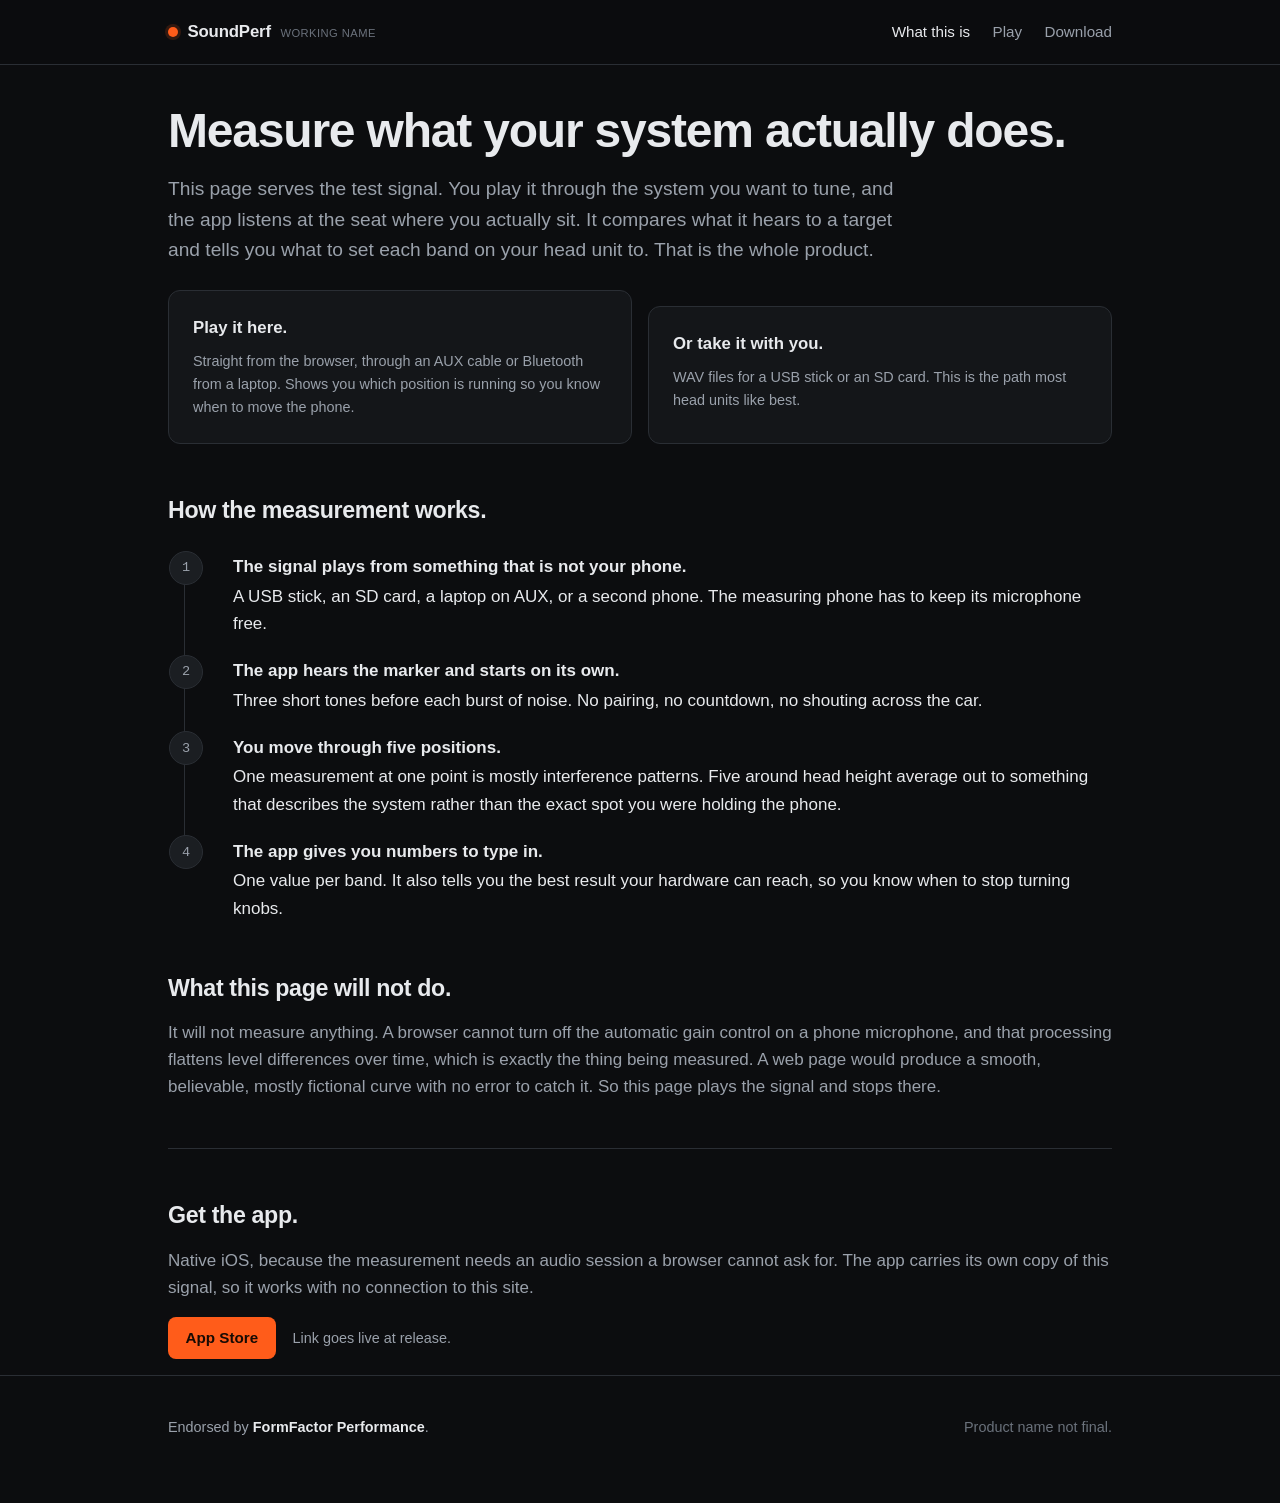
==== index.html @ 9b2a38f0 "The SoundPerf site Static site that serves the test signal for measuring a car or room system. Three" ====
<!doctype html>
<html lang="en">
<head>
<meta charset="utf-8">
<meta name="viewport" content="width=device-width, initial-scale=1">
<title>SoundPerf. Test signal for car and room tuning.</title>
<meta name="description" content="The test signal for measuring a sound system at the listening position. Play it in the browser or put it on a USB stick. The app does the measuring.">
<link rel="stylesheet" href="assets/styles.css">
</head>
<body>

<header class="site">
  <div class="wrap">
    <a class="brand" href="index.html"><span class="mark"></span>SoundPerf<span class="provisional">working name</span></a>
    <nav class="site">
      <a href="index.html" class="current">What this is</a>
      <a href="play.html">Play</a>
      <a href="download.html">Download</a>
    </nav>
  </div>
</header>

<main class="wrap">

  <h1>Measure what your system actually does.</h1>
  <p class="lead">
    This page serves the test signal. You play it through the system you want to tune, and the app
    listens at the seat where you actually sit. It compares what it hears to a target and tells you
    what to set each band on your head unit to. That is the whole product.
  </p>

  <div class="grid2">
    <a class="panel" href="play.html" style="color: inherit;">
      <h3 style="margin-top:0">Play it here.</h3>
      <p class="muted small" style="margin:0">
        Straight from the browser, through an AUX cable or Bluetooth from a laptop. Shows you which
        position is running so you know when to move the phone.
      </p>
    </a>
    <a class="panel" href="download.html" style="color: inherit;">
      <h3 style="margin-top:0">Or take it with you.</h3>
      <p class="muted small" style="margin:0">
        WAV files for a USB stick or an SD card. This is the path most head units like best.
      </p>
    </a>
  </div>

  <h2>How the measurement works.</h2>
  <ol class="steps">
    <li>
      <strong>The signal plays from something that is not your phone.</strong>
      A USB stick, an SD card, a laptop on AUX, or a second phone. The measuring phone has to keep
      its microphone free.
    </li>
    <li>
      <strong>The app hears the marker and starts on its own.</strong>
      Three short tones before each burst of noise. No pairing, no countdown, no shouting across the car.
    </li>
    <li>
      <strong>You move through five positions.</strong>
      One measurement at one point is mostly interference patterns. Five around head height average
      out to something that describes the system rather than the exact spot you were holding the phone.
    </li>
    <li>
      <strong>The app gives you numbers to type in.</strong>
      One value per band. It also tells you the best result your hardware can reach, so you know
      when to stop turning knobs.
    </li>
  </ol>

  <h2>What this page will not do.</h2>
  <p class="muted">
    It will not measure anything. A browser cannot turn off the automatic gain control on a phone
    microphone, and that processing flattens level differences over time, which is exactly the thing
    being measured. A web page would produce a smooth, believable, mostly fictional curve with no
    error to catch it. So this page plays the signal and stops there.
  </p>

  <hr class="rule">

  <h2>Get the app.</h2>
  <p class="muted">
    Native iOS, because the measurement needs an audio session a browser cannot ask for.
    The app carries its own copy of this signal, so it works with no connection to this site.
  </p>
  <p><a class="btn" href="#">App Store</a> <span class="small muted" style="margin-left:0.75rem">Link goes live at release.</span></p>

</main>

<footer class="site">
  <div class="wrap">
    <span class="endorse">Endorsed by <strong>FormFactor Performance</strong>.</span>
    <span>Product name not final.</span>
  </div>
</footer>

</body>
</html>
---- assets/styles.css ----
/* SoundPerf. Static site, no build step, no framework. */

:root {
  --bg:        #0c0d0f;
  --surface:   #141619;
  --surface-2: #1b1e22;
  --line:      #2a2e34;
  --text:      #e8eaed;
  --muted:     #9aa1ab;
  --dim:       #6b727c;
  --accent:    #ff5c1a;
  --accent-dim:#a63a0f;
  --warn-bg:   #241a12;
  --warn-line: #6b4420;
  --warn-text: #f0b37e;
  --mono: ui-monospace, "SF Mono", SFMono-Regular, Menlo, Consolas, monospace;
  --sans: -apple-system, BlinkMacSystemFont, "Segoe UI", Inter, Helvetica, Arial, sans-serif;
  --max: 62rem;
}

* { box-sizing: border-box; }

html { -webkit-text-size-adjust: 100%; }

body {
  margin: 0;
  background: var(--bg);
  color: var(--text);
  font-family: var(--sans);
  font-size: 17px;
  line-height: 1.6;
  -webkit-font-smoothing: antialiased;
}

a { color: var(--accent); text-decoration: none; }
a:hover { text-decoration: underline; }

.wrap { max-width: var(--max); margin: 0 auto; padding: 0 1.5rem; }

/* Header */

header.site {
  border-bottom: 1px solid var(--line);
  background: rgba(12, 13, 15, 0.9);
  backdrop-filter: saturate(140%) blur(8px);
  position: sticky;
  top: 0;
  z-index: 10;
}
header.site .wrap {
  display: flex;
  align-items: center;
  justify-content: space-between;
  gap: 1rem;
  min-height: 4rem;
  flex-wrap: wrap;
}
.brand {
  display: flex;
  align-items: baseline;
  gap: 0.6rem;
  font-weight: 650;
  letter-spacing: -0.01em;
  color: var(--text);
  font-size: 1.05rem;
}
.brand:hover { text-decoration: none; }
.brand .mark {
  display: inline-block;
  width: 0.62rem;
  height: 0.62rem;
  border-radius: 50%;
  background: var(--accent);
  box-shadow: 0 0 0 3px rgba(255, 92, 26, 0.16);
}
.brand .provisional {
  font-size: 0.7rem;
  font-weight: 500;
  color: var(--dim);
  letter-spacing: 0.04em;
  text-transform: uppercase;
}
nav.site { display: flex; gap: 1.4rem; font-size: 0.95rem; }
nav.site a { color: var(--muted); }
nav.site a.current { color: var(--text); }

/* Type */

h1 {
  font-size: clamp(2rem, 5vw, 3rem);
  line-height: 1.1;
  letter-spacing: -0.025em;
  margin: 2.5rem 0 1rem;
  font-weight: 680;
}
h2 {
  font-size: 1.45rem;
  letter-spacing: -0.015em;
  margin: 3rem 0 0.75rem;
  font-weight: 640;
}
h3 { font-size: 1.05rem; margin: 2rem 0 0.5rem; font-weight: 620; }
p { margin: 0 0 1rem; }
.lead { font-size: 1.2rem; color: var(--muted); max-width: 46rem; }
.muted { color: var(--muted); }
.small { font-size: 0.9rem; }
code, .mono { font-family: var(--mono); font-size: 0.92em; }
code { background: var(--surface-2); padding: 0.1em 0.35em; border-radius: 4px; color: var(--text); }

main { padding-bottom: 5rem; }

hr.rule { border: 0; border-top: 1px solid var(--line); margin: 3rem 0; }

/* Cards and panels */

.panel {
  background: var(--surface);
  border: 1px solid var(--line);
  border-radius: 12px;
  padding: 1.5rem;
}
.panel + .panel { margin-top: 1rem; }

.warn {
  background: var(--warn-bg);
  border: 1px solid var(--warn-line);
  border-radius: 12px;
  padding: 1.25rem 1.5rem;
  color: var(--warn-text);
}
.warn strong { color: #ffd2ab; }
.warn p:last-child { margin-bottom: 0; }

/* Downloads */

.files { display: grid; gap: 0.75rem; margin: 1.5rem 0; }
.file {
  display: grid;
  grid-template-columns: 1fr auto;
  gap: 0.5rem 1.5rem;
  align-items: center;
  background: var(--surface);
  border: 1px solid var(--line);
  border-radius: 12px;
  padding: 1.1rem 1.35rem;
}
.file .name { font-family: var(--mono); font-size: 0.98rem; font-weight: 600; }
.file .why { grid-column: 1 / -1; color: var(--muted); font-size: 0.93rem; }
.file .meta { color: var(--dim); font-size: 0.85rem; font-family: var(--mono); white-space: nowrap; }
.file.preferred { border-color: var(--accent-dim); }
.file.preferred .name::after {
  content: "preferred";
  margin-left: 0.7rem;
  font-family: var(--sans);
  font-size: 0.68rem;
  letter-spacing: 0.06em;
  text-transform: uppercase;
  color: var(--accent);
  border: 1px solid var(--accent-dim);
  border-radius: 999px;
  padding: 0.1rem 0.45rem;
  vertical-align: 0.1em;
}
.btn {
  display: inline-block;
  background: var(--accent);
  color: #14090400;
  color: #180b04;
  font-weight: 650;
  padding: 0.55rem 1.1rem;
  border-radius: 8px;
  font-size: 0.95rem;
  border: 0;
  cursor: pointer;
}
.btn:hover { text-decoration: none; filter: brightness(1.08); }
.btn.secondary { background: var(--surface-2); color: var(--text); border: 1px solid var(--line); }

/* Player */

.player { text-align: center; padding: 2.5rem 1.5rem; }
.play-btn {
  width: 8.5rem;
  height: 8.5rem;
  border-radius: 50%;
  background: var(--accent);
  border: 0;
  cursor: pointer;
  display: inline-flex;
  align-items: center;
  justify-content: center;
  transition: transform 0.12s ease, filter 0.12s ease;
  box-shadow: 0 0 0 10px rgba(255, 92, 26, 0.10);
}
.play-btn:hover { filter: brightness(1.08); }
.play-btn:active { transform: scale(0.97); }
.play-btn svg { width: 3rem; height: 3rem; fill: #180b04; }
.play-label {
  margin-top: 1.25rem;
  font-size: 1.05rem;
  color: var(--muted);
}

.now {
  margin: 2rem auto 0;
  max-width: 34rem;
  background: var(--surface-2);
  border: 1px solid var(--line);
  border-radius: 12px;
  padding: 1.25rem;
}
.now .phase {
  font-size: 2rem;
  font-weight: 660;
  letter-spacing: -0.02em;
  min-height: 2.4rem;
}
.now .phase.noise { color: var(--accent); }
.now .detail { color: var(--muted); font-size: 0.95rem; font-family: var(--mono); }

.track {
  display: flex;
  gap: 2px;
  height: 2.5rem;
  margin: 1.5rem auto 0;
  max-width: 44rem;
  border-radius: 6px;
  overflow: hidden;
  background: var(--surface-2);
}
.track .seg {
  position: relative;
  background: var(--surface-2);
  display: flex;
  align-items: center;
  justify-content: center;
  font-size: 0.7rem;
  color: var(--dim);
  overflow: hidden;
  white-space: nowrap;
}
.track .seg.noise { background: #23282e; color: var(--muted); }
.track .seg.levelTone { background: #262a30; color: var(--muted); }
.track .seg.marker { background: var(--accent-dim); }
.track .seg.active { background: var(--accent); color: #180b04; font-weight: 650; }
.track .seg.done { opacity: 0.45; }

.timebar { max-width: 44rem; margin: 0.5rem auto 0; display: flex; justify-content: space-between; color: var(--dim); font-family: var(--mono); font-size: 0.8rem; }

/* Steps */

ol.steps { counter-reset: step; list-style: none; padding: 0; margin: 1.5rem 0; }
ol.steps li {
  counter-increment: step;
  position: relative;
  padding: 0 0 1.25rem 3rem;
  border-left: 1px solid var(--line);
  margin-left: 1rem;
}
ol.steps li:last-child { border-left-color: transparent; padding-bottom: 0; }
ol.steps li::before {
  content: counter(step);
  position: absolute;
  left: -1rem;
  top: -0.15rem;
  width: 2rem;
  height: 2rem;
  border-radius: 50%;
  background: var(--surface-2);
  border: 1px solid var(--line);
  color: var(--muted);
  display: flex;
  align-items: center;
  justify-content: center;
  font-size: 0.85rem;
  font-family: var(--mono);
}
ol.steps li strong { display: block; margin-bottom: 0.15rem; }

ul.plain { list-style: none; padding: 0; }
ul.plain li { padding: 0.45rem 0 0.45rem 1.4rem; position: relative; color: var(--muted); }
ul.plain li::before {
  content: "";
  position: absolute;
  left: 0.15rem;
  top: 1.05rem;
  width: 0.35rem;
  height: 0.35rem;
  border-radius: 50%;
  background: var(--accent);
}

table.spec { width: 100%; border-collapse: collapse; margin: 1.25rem 0; font-size: 0.95rem; }
table.spec th, table.spec td { text-align: left; padding: 0.6rem 0.9rem; border-bottom: 1px solid var(--line); }
table.spec th { color: var(--dim); font-weight: 600; font-size: 0.8rem; text-transform: uppercase; letter-spacing: 0.05em; }
table.spec td.mono { font-family: var(--mono); font-size: 0.9rem; }

.grid2 { display: grid; grid-template-columns: repeat(auto-fit, minmax(17rem, 1fr)); gap: 1rem; margin: 1.5rem 0; }

footer.site {
  border-top: 1px solid var(--line);
  padding: 2.5rem 0 4rem;
  color: var(--dim);
  font-size: 0.9rem;
}
footer.site .wrap { display: flex; justify-content: space-between; gap: 1rem; flex-wrap: wrap; }

.endorse { color: var(--muted); }
.endorse strong { color: var(--text); font-weight: 620; }

@media (max-width: 40rem) {
  body { font-size: 16px; }
  .track { height: 2rem; }
  .track .seg { font-size: 0; }
  .play-btn { width: 7rem; height: 7rem; }
}
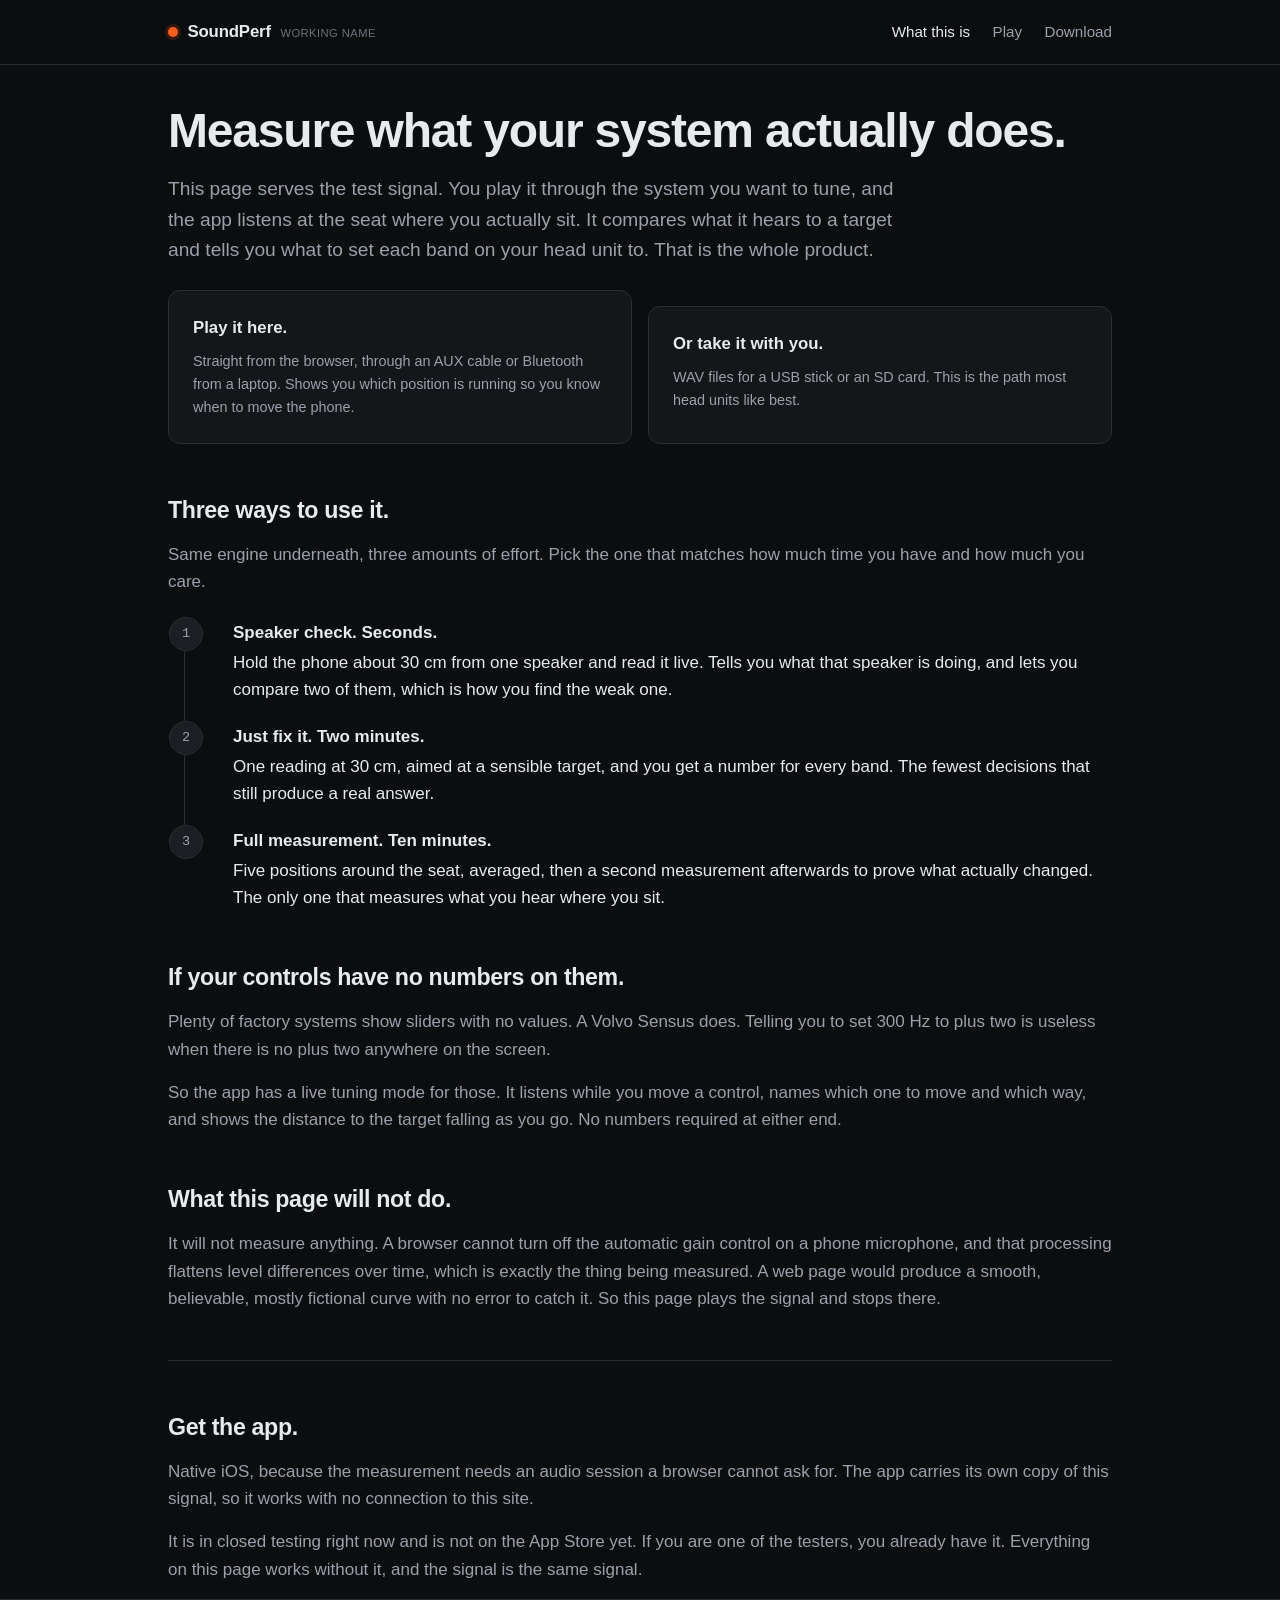
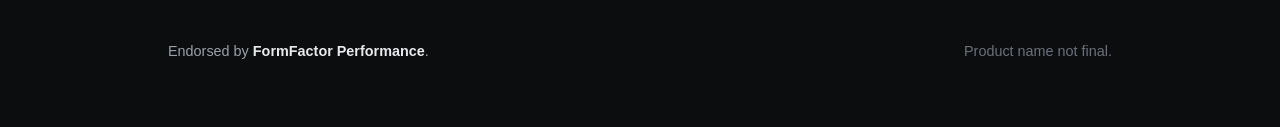
==== commit 2aed00d3: "Describe the app that exists, before testers arrive The landing page still described a single long m" ====
--- a/index.html
+++ b/index.html
@@ -45,28 +45,39 @@
     </a>
   </div>
 
-  <h2>How the measurement works.</h2>
+  <h2>Three ways to use it.</h2>
+  <p class="muted">
+    Same engine underneath, three amounts of effort. Pick the one that matches how much time you
+    have and how much you care.
+  </p>
   <ol class="steps">
     <li>
-      <strong>The signal plays from something that is not your phone.</strong>
-      A USB stick, an SD card, a laptop on AUX, or a second phone. The measuring phone has to keep
-      its microphone free.
+      <strong>Speaker check. Seconds.</strong>
+      Hold the phone about 30 cm from one speaker and read it live. Tells you what that speaker is
+      doing, and lets you compare two of them, which is how you find the weak one.
     </li>
     <li>
-      <strong>The app hears the marker and starts on its own.</strong>
-      Three short tones before each burst of noise. No pairing, no countdown, no shouting across the car.
+      <strong>Just fix it. Two minutes.</strong>
+      One reading at 30 cm, aimed at a sensible target, and you get a number for every band. The
+      fewest decisions that still produce a real answer.
     </li>
     <li>
-      <strong>You move through five positions.</strong>
-      One measurement at one point is mostly interference patterns. Five around head height average
-      out to something that describes the system rather than the exact spot you were holding the phone.
-    </li>
-    <li>
-      <strong>The app gives you numbers to type in.</strong>
-      One value per band. It also tells you the best result your hardware can reach, so you know
-      when to stop turning knobs.
+      <strong>Full measurement. Ten minutes.</strong>
+      Five positions around the seat, averaged, then a second measurement afterwards to prove what
+      actually changed. The only one that measures what you hear where you sit.
     </li>
   </ol>
+
+  <h2>If your controls have no numbers on them.</h2>
+  <p class="muted">
+    Plenty of factory systems show sliders with no values. A Volvo Sensus does. Telling you to set
+    300 Hz to plus two is useless when there is no plus two anywhere on the screen.
+  </p>
+  <p class="muted">
+    So the app has a live tuning mode for those. It listens while you move a control, names which
+    one to move and which way, and shows the distance to the target falling as you go. No numbers
+    required at either end.
+  </p>
 
   <h2>What this page will not do.</h2>
   <p class="muted">
@@ -80,10 +91,14 @@
 
   <h2>Get the app.</h2>
   <p class="muted">
-    Native iOS, because the measurement needs an audio session a browser cannot ask for.
-    The app carries its own copy of this signal, so it works with no connection to this site.
+    Native iOS, because the measurement needs an audio session a browser cannot ask for. The app
+    carries its own copy of this signal, so it works with no connection to this site.
   </p>
-  <p><a class="btn" href="#">App Store</a> <span class="small muted" style="margin-left:0.75rem">Link goes live at release.</span></p>
+  <p class="muted">
+    It is in closed testing right now and is not on the App Store yet. If you are one of the
+    testers, you already have it. Everything on this page works without it, and the signal is the
+    same signal.
+  </p>
 
 </main>
 
